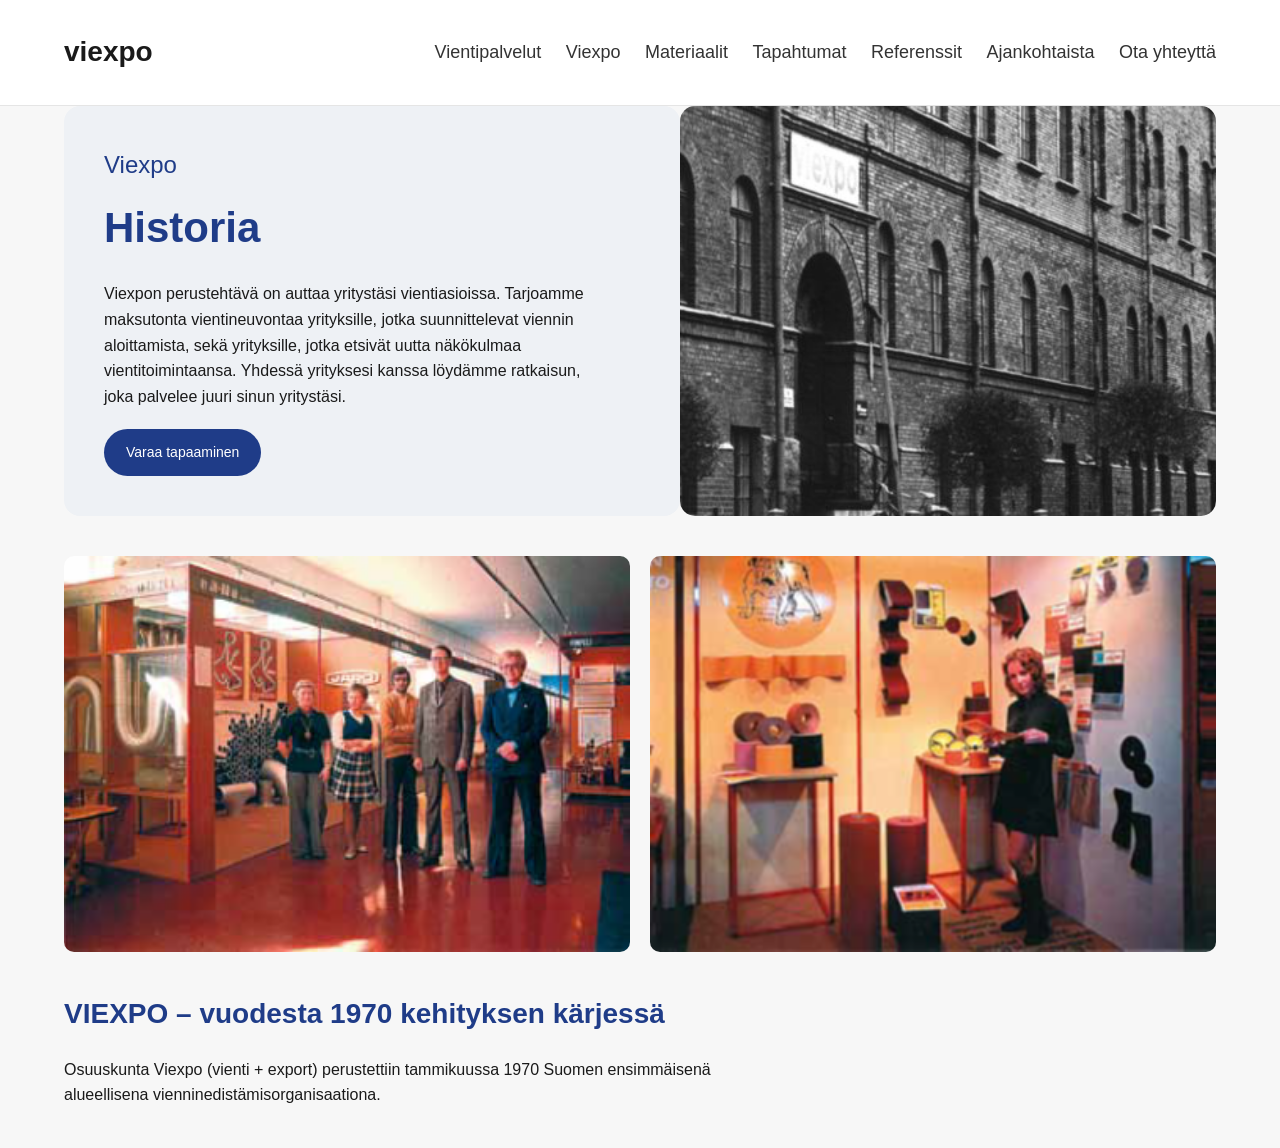
==== index.html @ 4b4d861d "first commit" ====
<!DOCTYPE html>
<html lang="en">
<head>
  <meta charset="UTF-8">
  <meta name="viewport" content="width=device-width, initial-scale=1.0">
  <title>Viexpo rebuild</title>
  <link rel="stylesheet" href="styles.css">
</head>
<body>

<header class="header">
  <div class="container header-inner">
    <h1 class="logo">viexpo</h1>
    <nav class="nav">
      <a href="#">Vientipalvelut</a>
      <a href="#">Viexpo</a>
      <a href="#">Materiaalit</a>
      <a href="#">Tapahtumat</a>
      <a href="#">Referenssit</a>
      <a href="#">Ajankohtaista</a>
      <a href="#">Ota yhteyttä</a>
    </nav>
  </div>
</header>

<main>

<section class="hero">
  <div class="container hero-card">

    <div class="hero-text">
      <p class="breadcrumb">Viexpo</p>
      <h1>Historia</h1>
      <p>
        Viexpon perustehtävä on auttaa yritystäsi vientiasioissa.
         Tarjoamme maksutonta vientineuvontaa yrityksille, jotka
          suunnittelevat viennin aloittamista, sekä yrityksille,
           jotka etsivät uutta näkökulmaa vientitoimintaansa. Yhdessä yrityksesi kanssa löydämme ratkaisun, joka palvelee juuri sinun yritystäsi.
      </p>
      <a href="#" class="btn">Varaa tapaaminen</a>
    </div>

    <div class="hero-image">
      <img src="images/historia.jpg">
    </div>

  </div>
</section>

<section class="container image-row">
  <img src="images/kuva1.jpg">
  <img src="images/kuva2.jpg">
</section>

<section class="container content">
  <h2>VIEXPO – vuodesta 1970 kehityksen kärjessä</h2>
  <p>
    Osuuskunta Viexpo (vienti + export) perustettiin tammikuussa 1970 Suomen
    ensimmäisenä alueellisena vienninedistämisorganisaationa.
  </p>
</section>

</main>

</body>
</html>
---- styles.css ----
* {
  margin: 0;
  padding: 0;
  box-sizing: border-box;
}

body {
  font-family: Arial, sans-serif;
  color: #1a1a1a;
  line-height: 1.6;
  background: #f7f7f7;
}

.container {
  width: 90%;
  max-width: 1300px;
  margin: 0 auto;
}

.header {
  background: #fff;
  border-bottom: 1px solid #e5e5e5;
}

.header-inner {
  display: flex;
  justify-content: space-between;
  align-items: center;
  padding: 30px 0;
}

.logo {
  font-size: 28px;
  font-weight: bold;
}

.nav a {
  margin-left: 20px;
  text-decoration: none;
  color: #333;
  font-size: 18px;
}

.hero-card {
  display: flex;
}

.hero-text {
  background: #eef1f5;
  padding: 40px;
  border-radius: 16px;
  flex: 1;
}

.hero-text .breadcrumb {
  font-size: 24px;
  color: #1f3c88;
}

.hero-text h1 {
  font-size: 42px;
  color: #1f3c88;
  margin: 10px 0 20px;
}

.hero-text p {
  font-size: 16px;
  max-width: 500px;
}

.btn {
  display: inline-block;
  margin-top: 20px;
  padding: 12px 22px;
  background: #1f3c88;
  color: white;
  text-decoration: none;
  border-radius: 999px;
  font-size: 14px;
}

.hero-image {
  flex: 1;
}

.hero-image img {
  width: 100%;
  height: 100%;
  object-fit: cover;
  border-radius: 15px;
}

.image-row {
  display: flex;
  gap: 20px;
  margin: 40px auto;
}

.image-row img {
  width: 50%;
  border-radius: 10px;
}

.content {
  margin: 40px auto;
}

.content h2 {
  font-size: 28px;
  color: #1f3c88;
  margin-bottom: 20px;
}

.content p {
  margin-bottom: 15px;
  max-width: 700px;
}
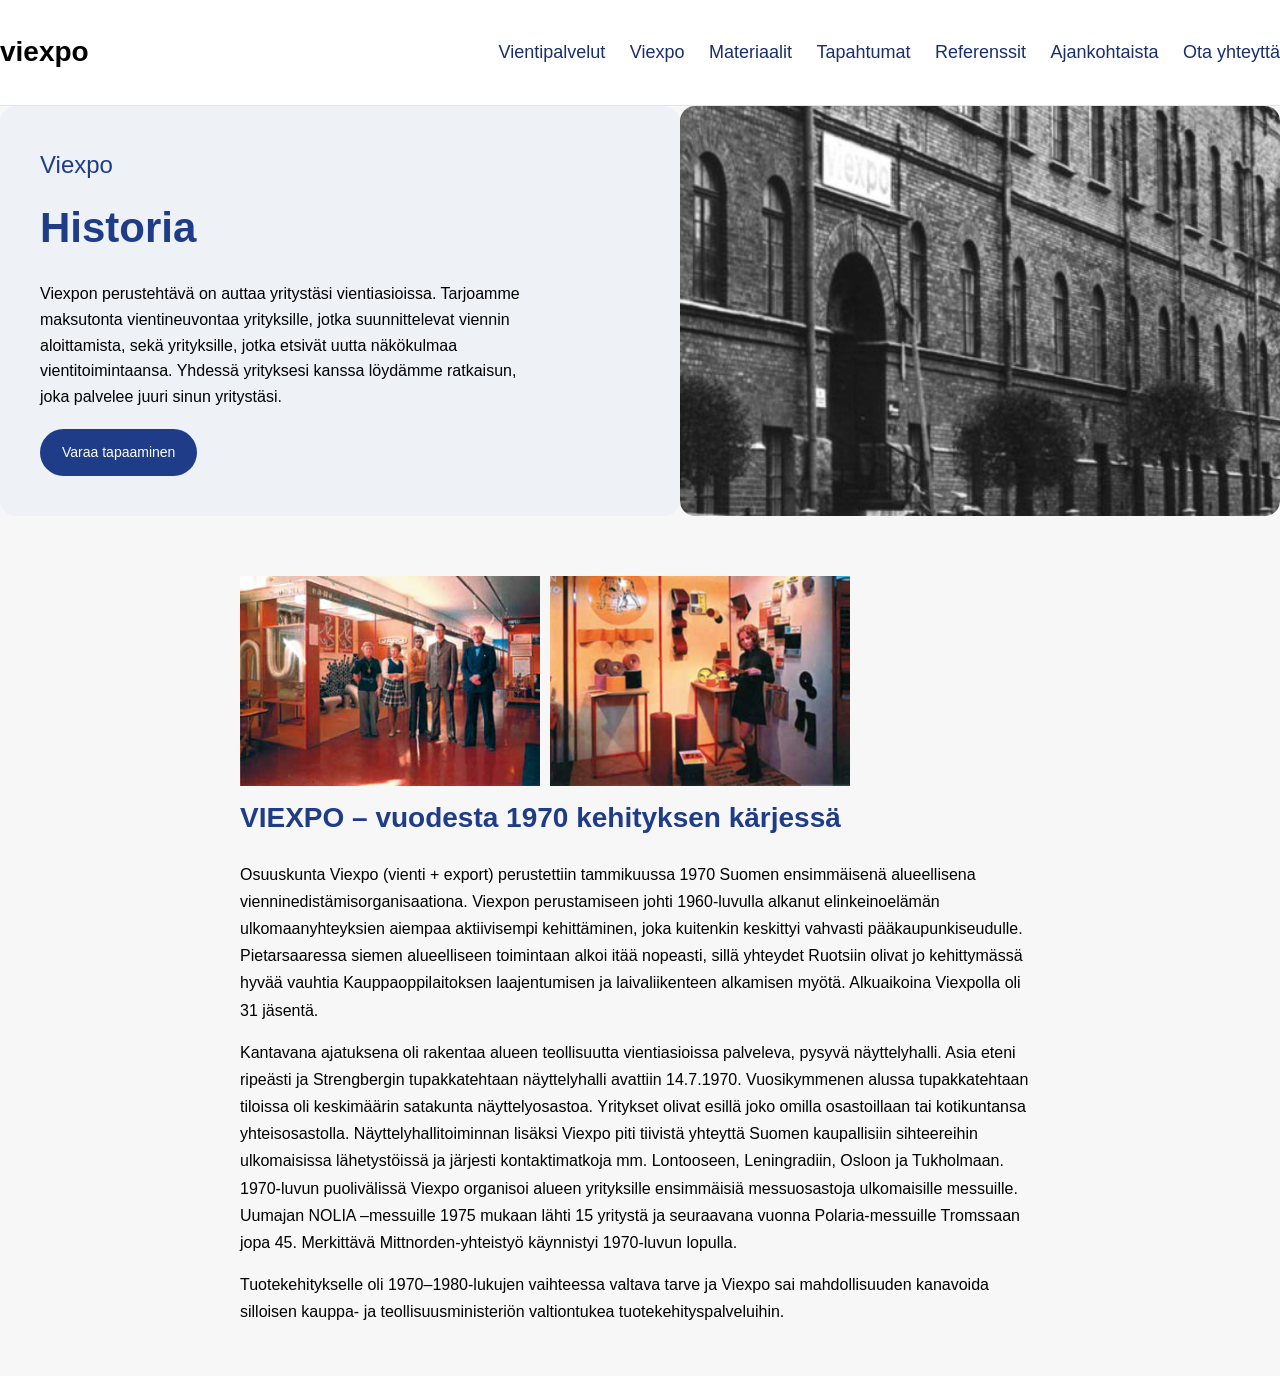
==== commit a30fdb53: "Fixes" ====
--- a/index.html
+++ b/index.html
@@ -37,7 +37,7 @@
           suunnittelevat viennin aloittamista, sekä yrityksille,
            jotka etsivät uutta näkökulmaa vientitoimintaansa. Yhdessä yrityksesi kanssa löydämme ratkaisun, joka palvelee juuri sinun yritystäsi.
       </p>
-      <a href="#" class="btn">Varaa tapaaminen</a>
+      <a href="#" class="button">Varaa tapaaminen</a>
     </div>
 
     <div class="hero-image">
@@ -47,17 +47,25 @@
   </div>
 </section>
 
-<section class="container image-row">
-  <img src="images/kuva1.jpg">
-  <img src="images/kuva2.jpg">
-</section>
+<section class="container content">
 
-<section class="container content">
-  <h2>VIEXPO – vuodesta 1970 kehityksen kärjessä</h2>
-  <p>
-    Osuuskunta Viexpo (vienti + export) perustettiin tammikuussa 1970 Suomen
-    ensimmäisenä alueellisena vienninedistämisorganisaationa.
-  </p>
+  <div class="content-inner">
+
+    <div class="image-row">
+      <img src="images/kuva1.jpg">
+      <img src="images/kuva2.jpg">
+    </div>
+
+    <h3>VIEXPO – vuodesta 1970 kehityksen kärjessä</h3>
+
+    <div class="text-block">
+      <p>Osuuskunta Viexpo (vienti + export) perustettiin tammikuussa 1970 Suomen ensimmäisenä alueellisena vienninedistämisorganisaationa. Viexpon perustamiseen johti 1960-luvulla alkanut elinkeinoelämän ulkomaanyhteyksien aiempaa aktiivisempi kehittäminen, joka kuitenkin keskittyi vahvasti pääkaupunkiseudulle. Pietarsaaressa siemen alueelliseen toimintaan alkoi itää nopeasti, sillä yhteydet Ruotsiin olivat jo kehittymässä hyvää vauhtia Kauppaoppilaitoksen laajentumisen ja laivaliikenteen alkamisen myötä. Alkuaikoina Viexpolla oli 31 jäsentä.</p>
+      <p>Kantavana ajatuksena oli rakentaa alueen teollisuutta vientiasioissa palveleva, pysyvä näyttelyhalli. Asia eteni ripeästi ja Strengbergin tupakkatehtaan näyttelyhalli avattiin 14.7.1970. Vuosikymmenen alussa tupakkatehtaan tiloissa oli keskimäärin satakunta näyttelyosastoa. Yritykset olivat esillä joko omilla osastoillaan tai kotikuntansa yhteisosastolla. Näyttelyhallitoiminnan lisäksi Viexpo piti tiivistä yhteyttä Suomen kaupallisiin sihteereihin ulkomaisissa lähetystöissä ja järjesti kontaktimatkoja mm. Lontooseen, Leningradiin, Osloon ja Tukholmaan. 1970-luvun puolivälissä Viexpo organisoi alueen yrityksille ensimmäisiä messuosastoja ulkomaisille messuille. Uumajan NOLIA –messuille 1975 mukaan lähti 15 yritystä ja seuraavana vuonna Polaria-messuille Tromssaan jopa 45. Merkittävä Mittnorden-yhteistyö käynnistyi 1970-luvun lopulla.</p>
+      <p>Tuotekehitykselle oli 1970–1980-lukujen vaihteessa valtava tarve ja Viexpo sai mahdollisuuden kanavoida silloisen kauppa- ja teollisuusministeriön valtiontukea tuotekehityspalveluihin.</p>
+    </div>
+
+  </div>
+
 </section>
 
 </main>
--- a/styles.css
+++ b/styles.css
@@ -6,15 +6,14 @@
 
 body {
   font-family: Arial, sans-serif;
-  color: #1a1a1a;
   line-height: 1.6;
   background: #f7f7f7;
 }
 
 .container {
-  width: 90%;
+  width: 100%;
   max-width: 1300px;
-  margin: 0 auto;
+  margin: auto;
 }
 
 .header {
@@ -37,7 +36,7 @@
 .nav a {
   margin-left: 20px;
   text-decoration: none;
-  color: #333;
+  color: #1A2E6B;
   font-size: 18px;
 }
 
@@ -68,7 +67,7 @@
   max-width: 500px;
 }
 
-.btn {
+.button {
   display: inline-block;
   margin-top: 20px;
   padding: 12px 22px;
@@ -92,26 +91,40 @@
 
 .image-row {
   display: flex;
-  gap: 20px;
-  margin: 40px auto;
+  justify-content: left;
+  gap: 10px;
+  margin-bottom: 10px;
 }
 
 .image-row img {
-  width: 50%;
-  border-radius: 10px;
+  width: 100%;
+  max-width: 300px; 
 }
 
 .content {
-  margin: 40px auto;
+  margin: 60px auto;
+  font-size: 16px;
+  margin-bottom: 50px;
 }
 
-.content h2 {
+.content-inner {
+  max-width: 800px;   
+  margin: 0 auto;
+  text-align: center;
+}
+
+.content h3 {
   font-size: 28px;
   color: #1f3c88;
   margin-bottom: 20px;
+  text-align: left;
 }
 
-.content p {
+.text-block {
+  text-align: left;   
+}
+
+.text-block p {
   margin-bottom: 15px;
-  max-width: 700px;
+  line-height: 1.7;
 }
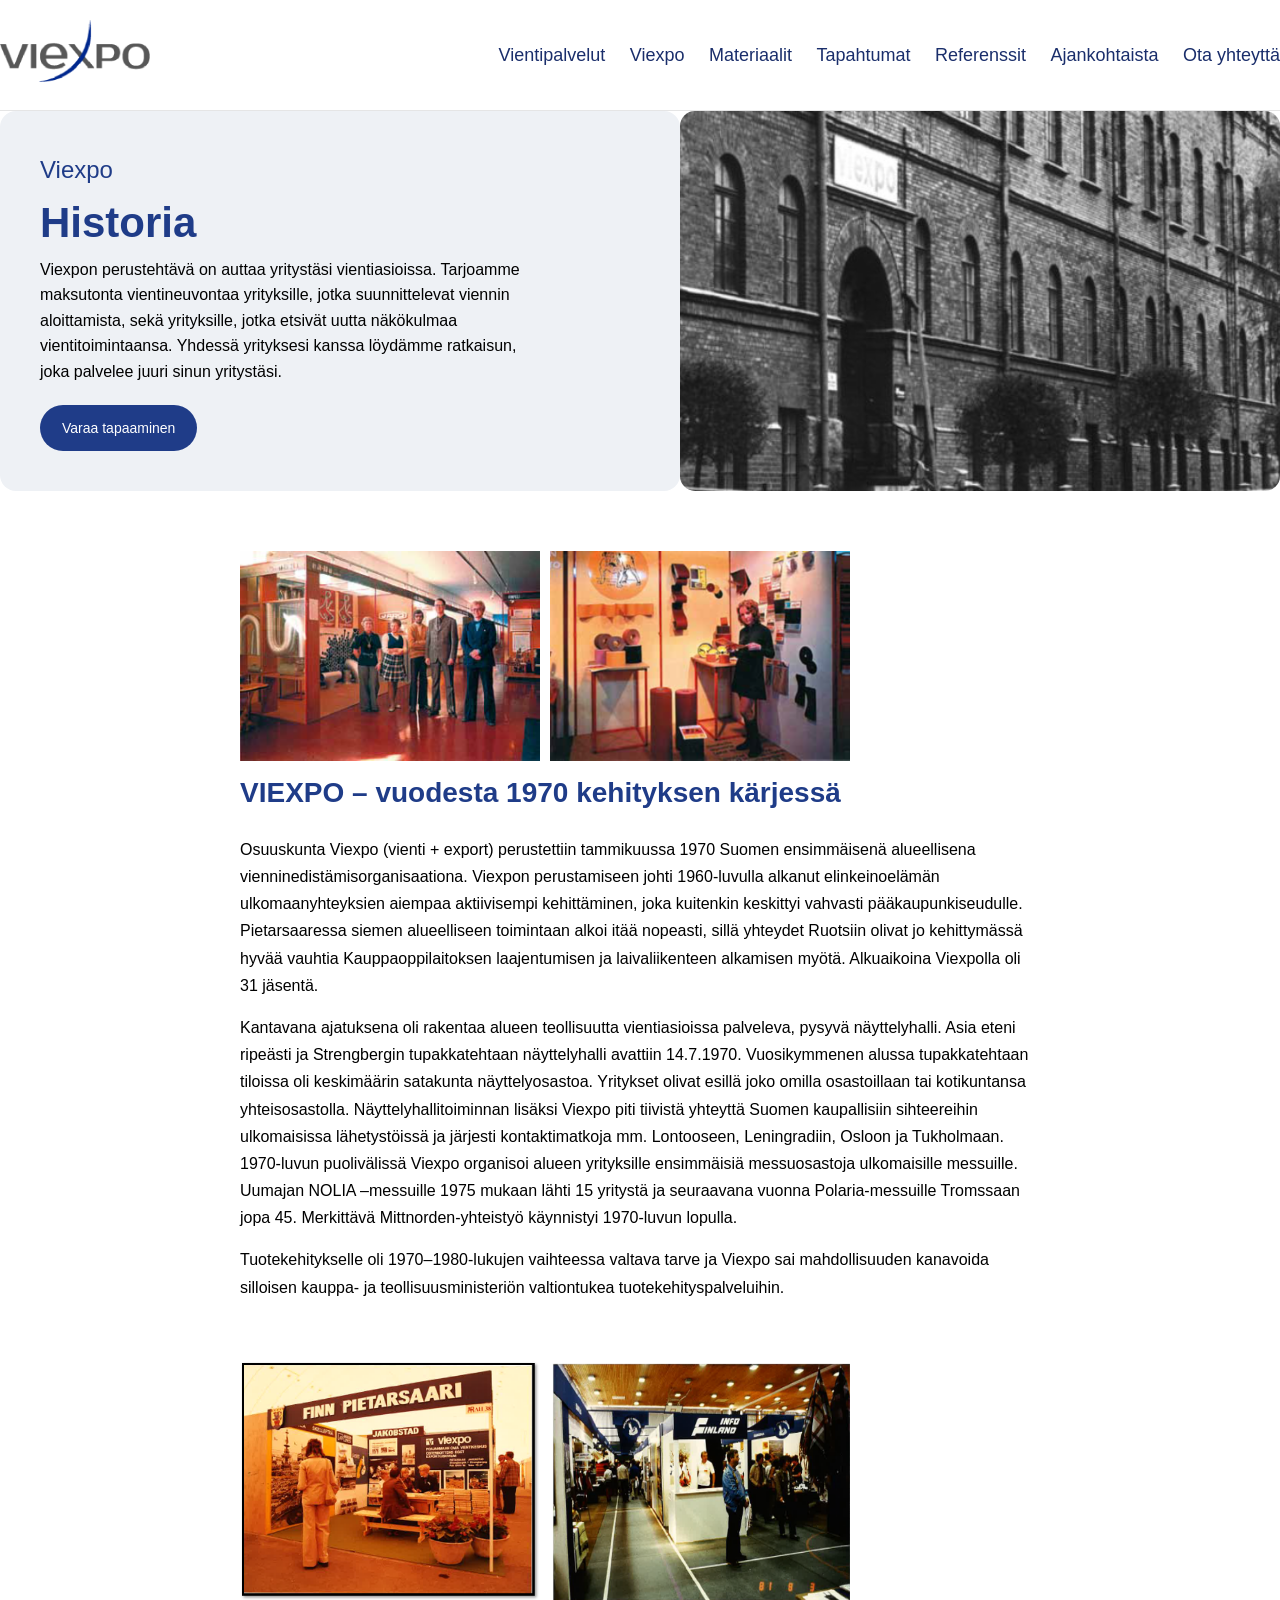
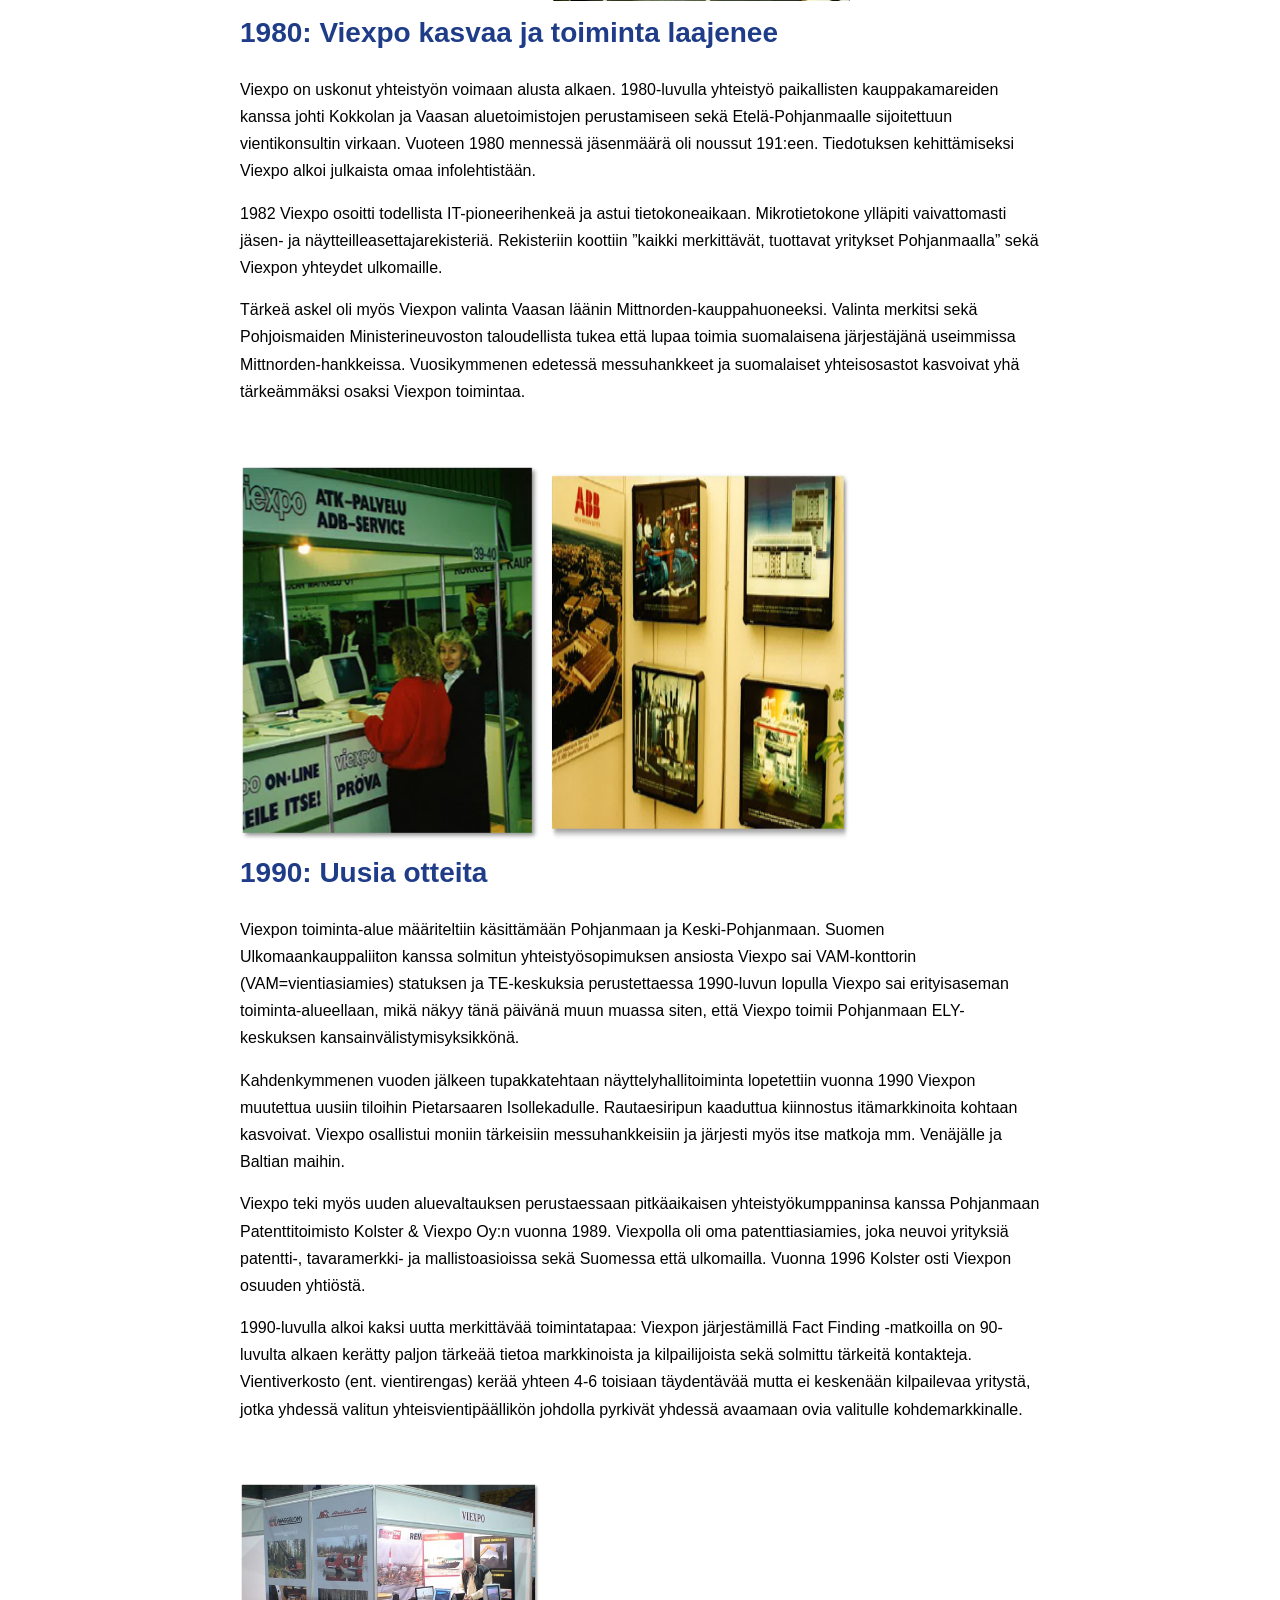
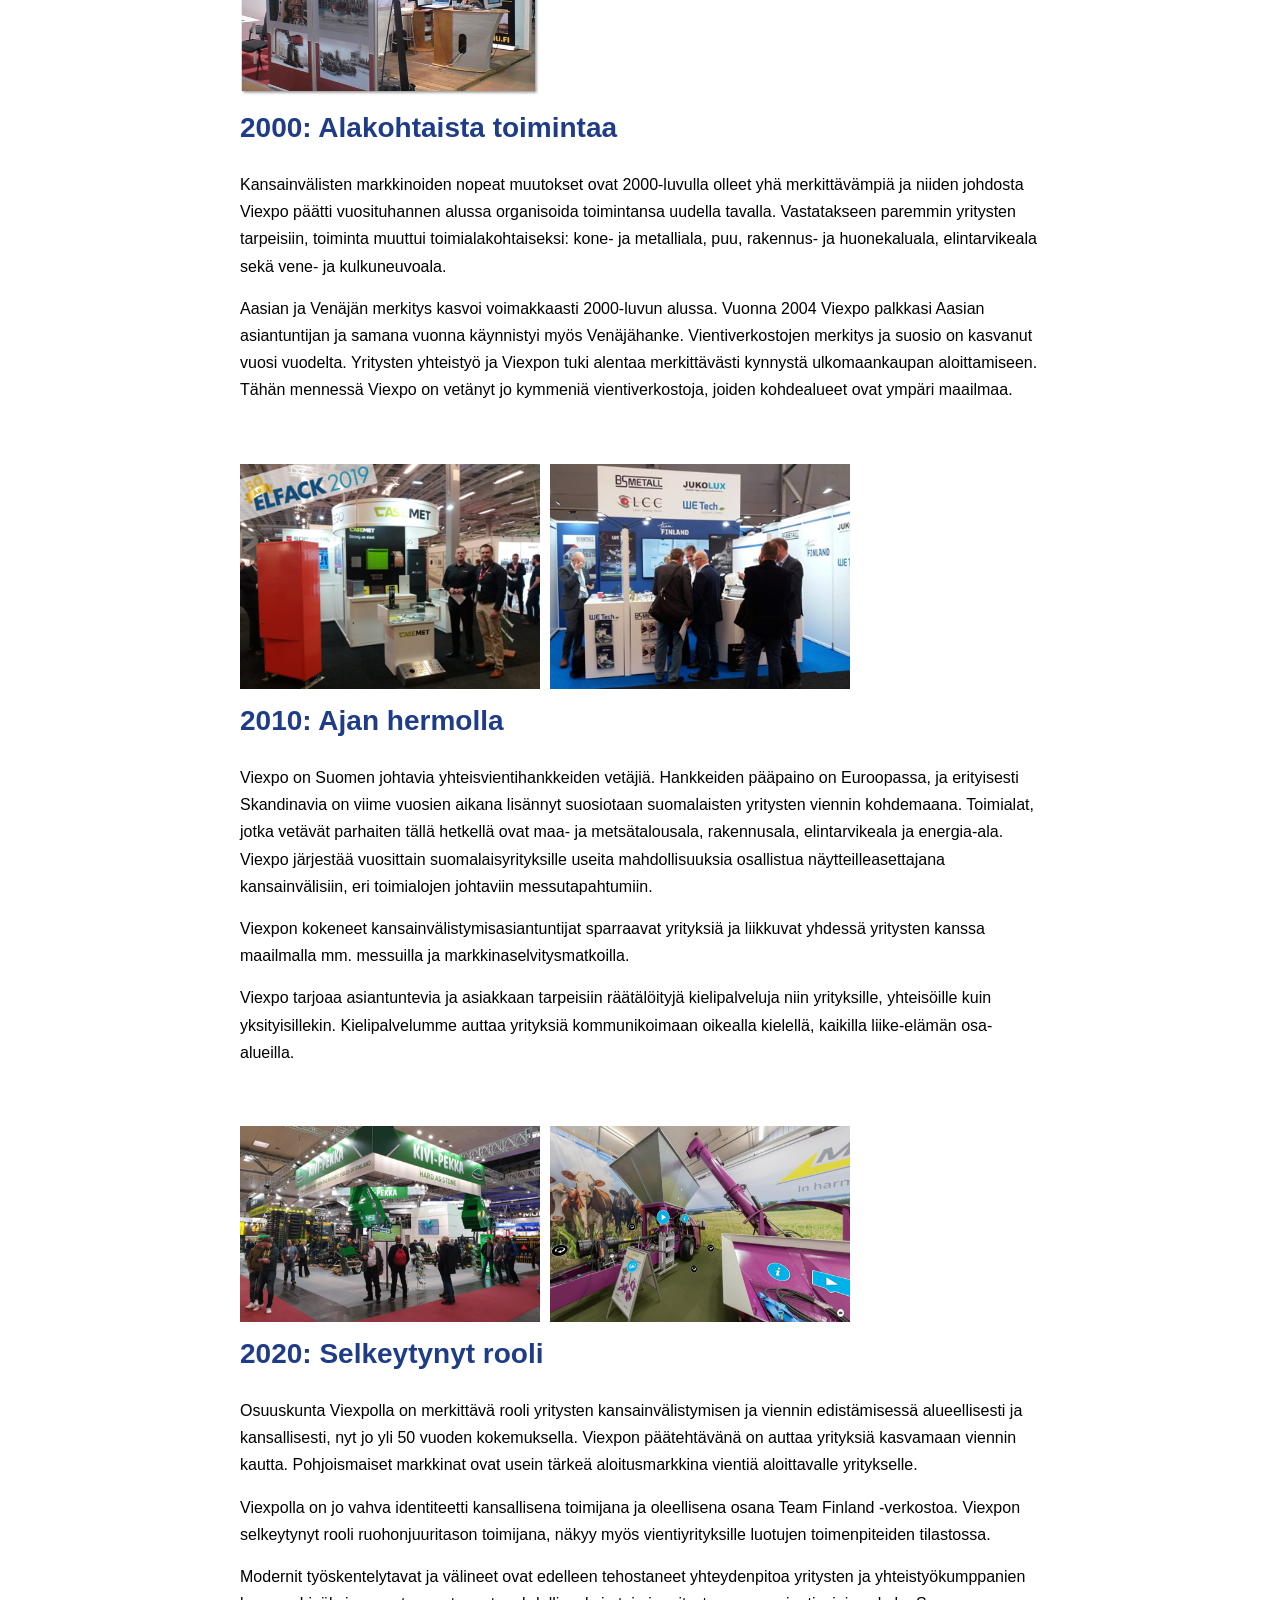
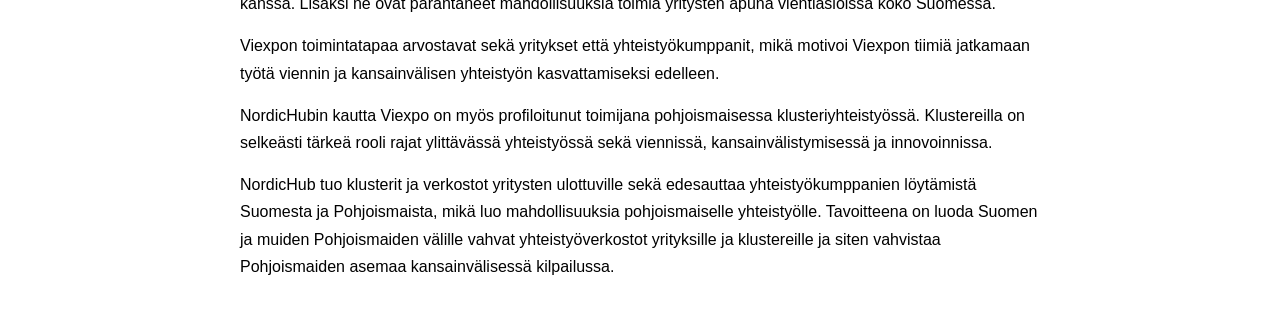
==== commit d5ecbec0: "Content added" ====
--- a/index.html
+++ b/index.html
@@ -10,7 +10,9 @@
 
 <header class="header">
   <div class="container header-inner">
-    <h1 class="logo">viexpo</h1>
+    <div class="logo">
+      <img src="images/logo.jpg">
+    </div>
     <nav class="nav">
       <a href="#">Vientipalvelut</a>
       <a href="#">Viexpo</a>
@@ -68,6 +70,113 @@
 
 </section>
 
+<section class="container content">
+
+  <div class="content-inner">
+
+    <div class="image-row">
+      <img src="images/kuva3.jpg">
+      <img src="images/kuva4.jpg">
+    </div>
+
+    <h3>1980: Viexpo kasvaa ja toiminta laajenee</h3>
+
+    <div class="text-block">
+      <p>Viexpo on uskonut yhteistyön voimaan alusta alkaen. 1980-luvulla yhteistyö paikallisten kauppakamareiden kanssa johti Kokkolan ja Vaasan aluetoimistojen perustamiseen sekä Etelä-Pohjanmaalle sijoitettuun vientikonsultin virkaan. Vuoteen 1980 mennessä jäsenmäärä oli noussut 191:een. Tiedotuksen kehittämiseksi Viexpo alkoi julkaista omaa infolehtistään.</p>
+      <p>1982 Viexpo osoitti todellista IT-pioneerihenkeä ja astui tietokoneaikaan. Mikrotietokone ylläpiti vaivattomasti jäsen- ja näytteilleasettajarekisteriä. Rekisteriin koottiin ”kaikki merkittävät, tuottavat yritykset Pohjanmaalla” sekä Viexpon yhteydet ulkomaille.</p>
+      <p>Tärkeä askel oli myös Viexpon valinta Vaasan läänin Mittnorden-kauppahuoneeksi. Valinta merkitsi sekä Pohjoismaiden Ministerineuvoston taloudellista tukea että lupaa toimia suomalaisena järjestäjänä useimmissa Mittnorden-hankkeissa. Vuosikymmenen edetessä messuhankkeet ja suomalaiset yhteisosastot kasvoivat yhä tärkeämmäksi osaksi Viexpon toimintaa.</p>
+    </div>
+
+  </div>
+
+</section>
+
+<section class="container content">
+
+  <div class="content-inner">
+
+    <div class="image-row">
+      <img src="images/kuva5.jpg">
+      <img src="images/kuva6.jpg">
+    </div>
+
+    <h3>1990: Uusia otteita</h3>
+
+    <div class="text-block">
+      <p> Viexpon toiminta-alue määriteltiin käsittämään Pohjanmaan ja Keski-Pohjanmaan. Suomen Ulkomaankauppaliiton kanssa solmitun yhteistyösopimuksen ansiosta Viexpo sai VAM-konttorin (VAM=vientiasiamies) statuksen ja TE-keskuksia perustettaessa 1990-luvun lopulla Viexpo sai erityisaseman toiminta-alueellaan, mikä näkyy tänä päivänä muun muassa siten, että Viexpo toimii Pohjanmaan ELY-keskuksen kansainvälistymisyksikkönä.</p>
+      <p>Kahdenkymmenen vuoden jälkeen tupakkatehtaan näyttelyhallitoiminta lopetettiin vuonna 1990 Viexpon muutettua uusiin tiloihin Pietarsaaren Isollekadulle. Rautaesiripun kaaduttua kiinnostus itämarkkinoita kohtaan kasvoivat. Viexpo osallistui moniin tärkeisiin messuhankkeisiin ja järjesti myös itse matkoja mm. Venäjälle ja Baltian maihin.</p>
+      <p>Viexpo teki myös uuden aluevaltauksen perustaessaan pitkäaikaisen yhteistyökumppaninsa kanssa Pohjanmaan Patenttitoimisto Kolster & Viexpo Oy:n vuonna 1989. Viexpolla oli oma patenttiasiamies, joka neuvoi yrityksiä patentti-, tavaramerkki- ja mallistoasioissa sekä Suomessa että ulkomailla. Vuonna 1996 Kolster osti Viexpon osuuden yhtiöstä.</p>
+      <p>1990-luvulla alkoi kaksi uutta merkittävää toimintatapaa: Viexpon järjestämillä Fact Finding -matkoilla on 90-luvulta alkaen kerätty paljon tärkeää tietoa markkinoista ja kilpailijoista sekä solmittu tärkeitä kontakteja. Vientiverkosto (ent. vientirengas) kerää yhteen 4-6 toisiaan täydentävää mutta ei keskenään kilpailevaa yritystä, jotka yhdessä valitun yhteisvientipäällikön johdolla pyrkivät yhdessä avaamaan ovia valitulle kohdemarkkinalle.</p>
+    </div>
+
+  </div>
+
+</section>
+
+<section class="container content">
+
+  <div class="content-inner">
+
+    <div class="image-row">
+      <img src="images/kuva7.jpg">
+    </div>
+
+    <h3>2000: Alakohtaista toimintaa</h3>
+
+    <div class="text-block">
+      <p>Kansainvälisten markkinoiden nopeat muutokset ovat 2000-luvulla olleet yhä merkittävämpiä ja niiden johdosta Viexpo päätti vuosituhannen alussa organisoida toimintansa uudella tavalla. Vastatakseen paremmin yritysten tarpeisiin, toiminta muuttui toimialakohtaiseksi: kone- ja metalliala, puu, rakennus- ja huonekaluala, elintarvikeala sekä vene- ja kulkuneuvoala.</p>
+      <p>Aasian ja Venäjän merkitys kasvoi voimakkaasti 2000-luvun alussa. Vuonna 2004 Viexpo palkkasi Aasian asiantuntijan ja samana vuonna käynnistyi myös Venäjähanke. Vientiverkostojen merkitys ja suosio on kasvanut vuosi vuodelta. Yritysten yhteistyö ja Viexpon tuki alentaa merkittävästi kynnystä ulkomaankaupan aloittamiseen. Tähän mennessä Viexpo on vetänyt jo kymmeniä vientiverkostoja, joiden kohdealueet ovat ympäri maailmaa.</p>
+    </div>
+
+  </div>
+
+</section>
+
+<section class="container content">
+
+  <div class="content-inner">
+
+    <div class="image-row">
+      <img src="images/kuva8.jpg">
+      <img src="images/kuva9.jpg">
+    </div>
+
+    <h3>2010: Ajan hermolla</h3>
+
+    <div class="text-block">
+      <p>Viexpo on Suomen johtavia yhteisvientihankkeiden vetäjiä.  Hankkeiden pääpaino on Euroopassa, ja erityisesti Skandinavia on viime vuosien aikana lisännyt suosiotaan suomalaisten yritysten viennin kohdemaana.  Toimialat, jotka vetävät parhaiten tällä hetkellä ovat maa- ja metsätalousala, rakennusala, elintarvikeala ja energia-ala. Viexpo järjestää vuosittain suomalaisyrityksille useita mahdollisuuksia osallistua näytteilleasettajana kansainvälisiin, eri toimialojen johtaviin messutapahtumiin.</p>
+      <p>Viexpon kokeneet kansainvälistymisasiantuntijat sparraavat yrityksiä ja liikkuvat yhdessä yritysten kanssa maailmalla mm. messuilla ja markkinaselvitysmatkoilla.</p>
+      <p>Viexpo tarjoaa asiantuntevia ja asiakkaan tarpeisiin räätälöityjä kielipalveluja niin yrityksille, yhteisöille kuin yksityisillekin. Kielipalvelumme auttaa yrityksiä kommunikoimaan oikealla kielellä, kaikilla liike-elämän osa-alueilla.</p>
+    </div>
+
+  </div>
+
+</section>
+
+<section class="container content">
+
+  <div class="content-inner">
+
+    <div class="image-row">
+      <img src="images/kuva10.jpg">
+      <img src="images/kuva11.jpg">
+    </div>
+
+    <h3>2020: Selkeytynyt rooli</h3>
+
+    <div class="text-block">
+      <p>Osuuskunta Viexpolla on merkittävä rooli yritysten kansainvälistymisen ja viennin edistämisessä alueellisesti ja kansallisesti, nyt jo yli 50 vuoden kokemuksella. Viexpon päätehtävänä on auttaa yrityksiä kasvamaan viennin kautta. Pohjoismaiset markkinat ovat usein tärkeä aloitusmarkkina vientiä aloittavalle yritykselle.</p>
+      <p>Viexpolla on jo vahva identiteetti kansallisena toimijana ja oleellisena osana Team Finland -verkostoa. Viexpon selkeytynyt rooli ruohonjuuritason toimijana, näkyy myös vientiyrityksille luotujen toimenpiteiden tilastossa. </p>
+      <p>Modernit työskentelytavat ja välineet ovat edelleen tehostaneet yhteydenpitoa yritysten ja yhteistyökumppanien kanssa. Lisäksi ne ovat parantaneet mahdollisuuksia toimia yritysten apuna vientiasioissa koko Suomessa.</p>
+      <p>Viexpon toimintatapaa arvostavat sekä yritykset että yhteistyökumppanit, mikä motivoi Viexpon tiimiä jatkamaan työtä viennin ja kansainvälisen yhteistyön kasvattamiseksi edelleen.</p>
+      <p>NordicHubin kautta Viexpo on myös profiloitunut toimijana pohjoismaisessa klusteriyhteistyössä. Klustereilla on selkeästi tärkeä rooli rajat ylittävässä yhteistyössä sekä viennissä, kansainvälistymisessä ja innovoinnissa.</p>
+      <p>NordicHub tuo klusterit ja verkostot yritysten ulottuville sekä edesauttaa yhteistyökumppanien löytämistä Suomesta ja Pohjoismaista, mikä luo mahdollisuuksia pohjoismaiselle yhteistyölle. Tavoitteena on luoda Suomen ja muiden Pohjoismaiden välille vahvat yhteistyöverkostot yrityksille ja klustereille ja siten vahvistaa Pohjoismaiden asemaa kansainvälisessä kilpailussa.</p>
+    </div>
+
+  </div>
+
+</section>
+
 </main>
 
 </body>
--- a/styles.css
+++ b/styles.css
@@ -7,7 +7,7 @@
 body {
   font-family: Arial, sans-serif;
   line-height: 1.6;
-  background: #f7f7f7;
+  background: #fff;
 }
 
 .container {
@@ -25,12 +25,12 @@
   display: flex;
   justify-content: space-between;
   align-items: center;
-  padding: 30px 0;
+  padding: 20px 0;
 }
 
-.logo {
-  font-size: 28px;
-  font-weight: bold;
+.logo img {
+  width: 150px;   
+  height: auto;
 }
 
 .nav a {
@@ -59,7 +59,7 @@
 .hero-text h1 {
   font-size: 42px;
   color: #1f3c88;
-  margin: 10px 0 20px;
+  margin: 0px;
 }
 
 .hero-text p {
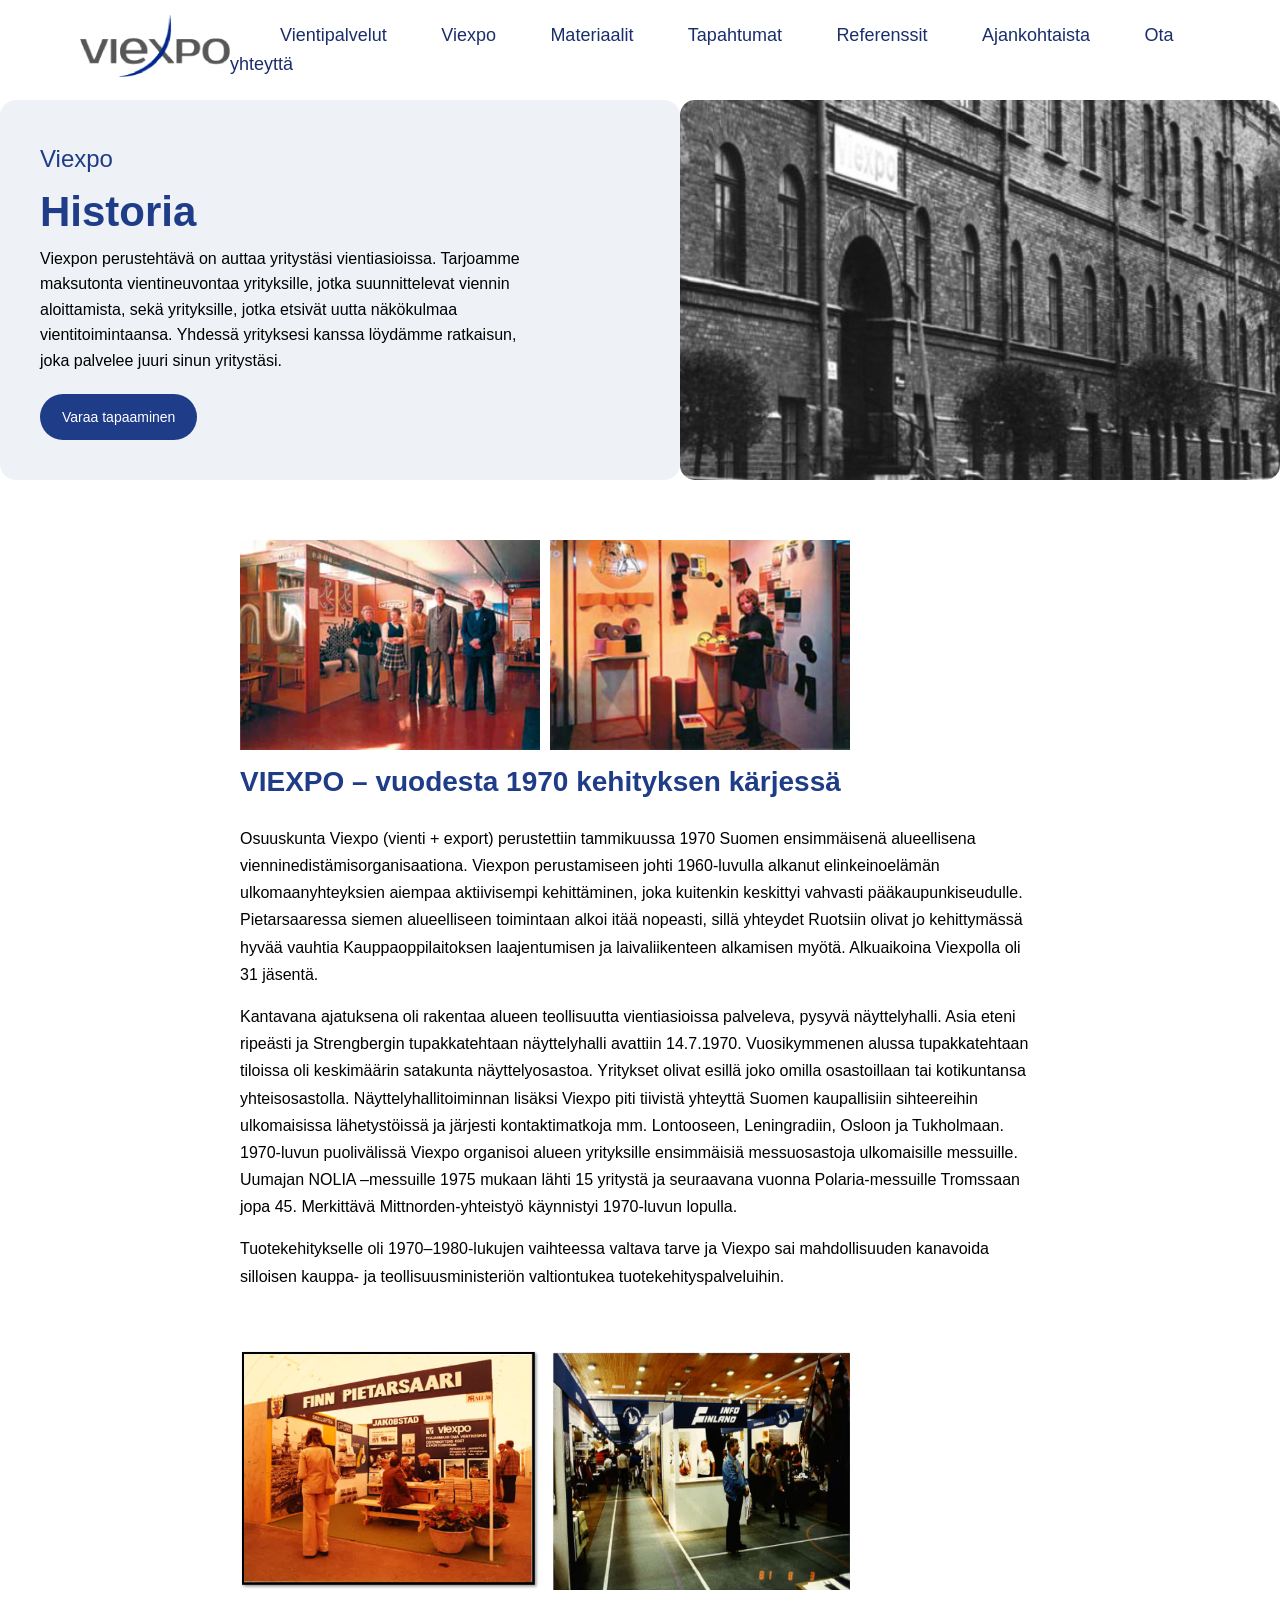
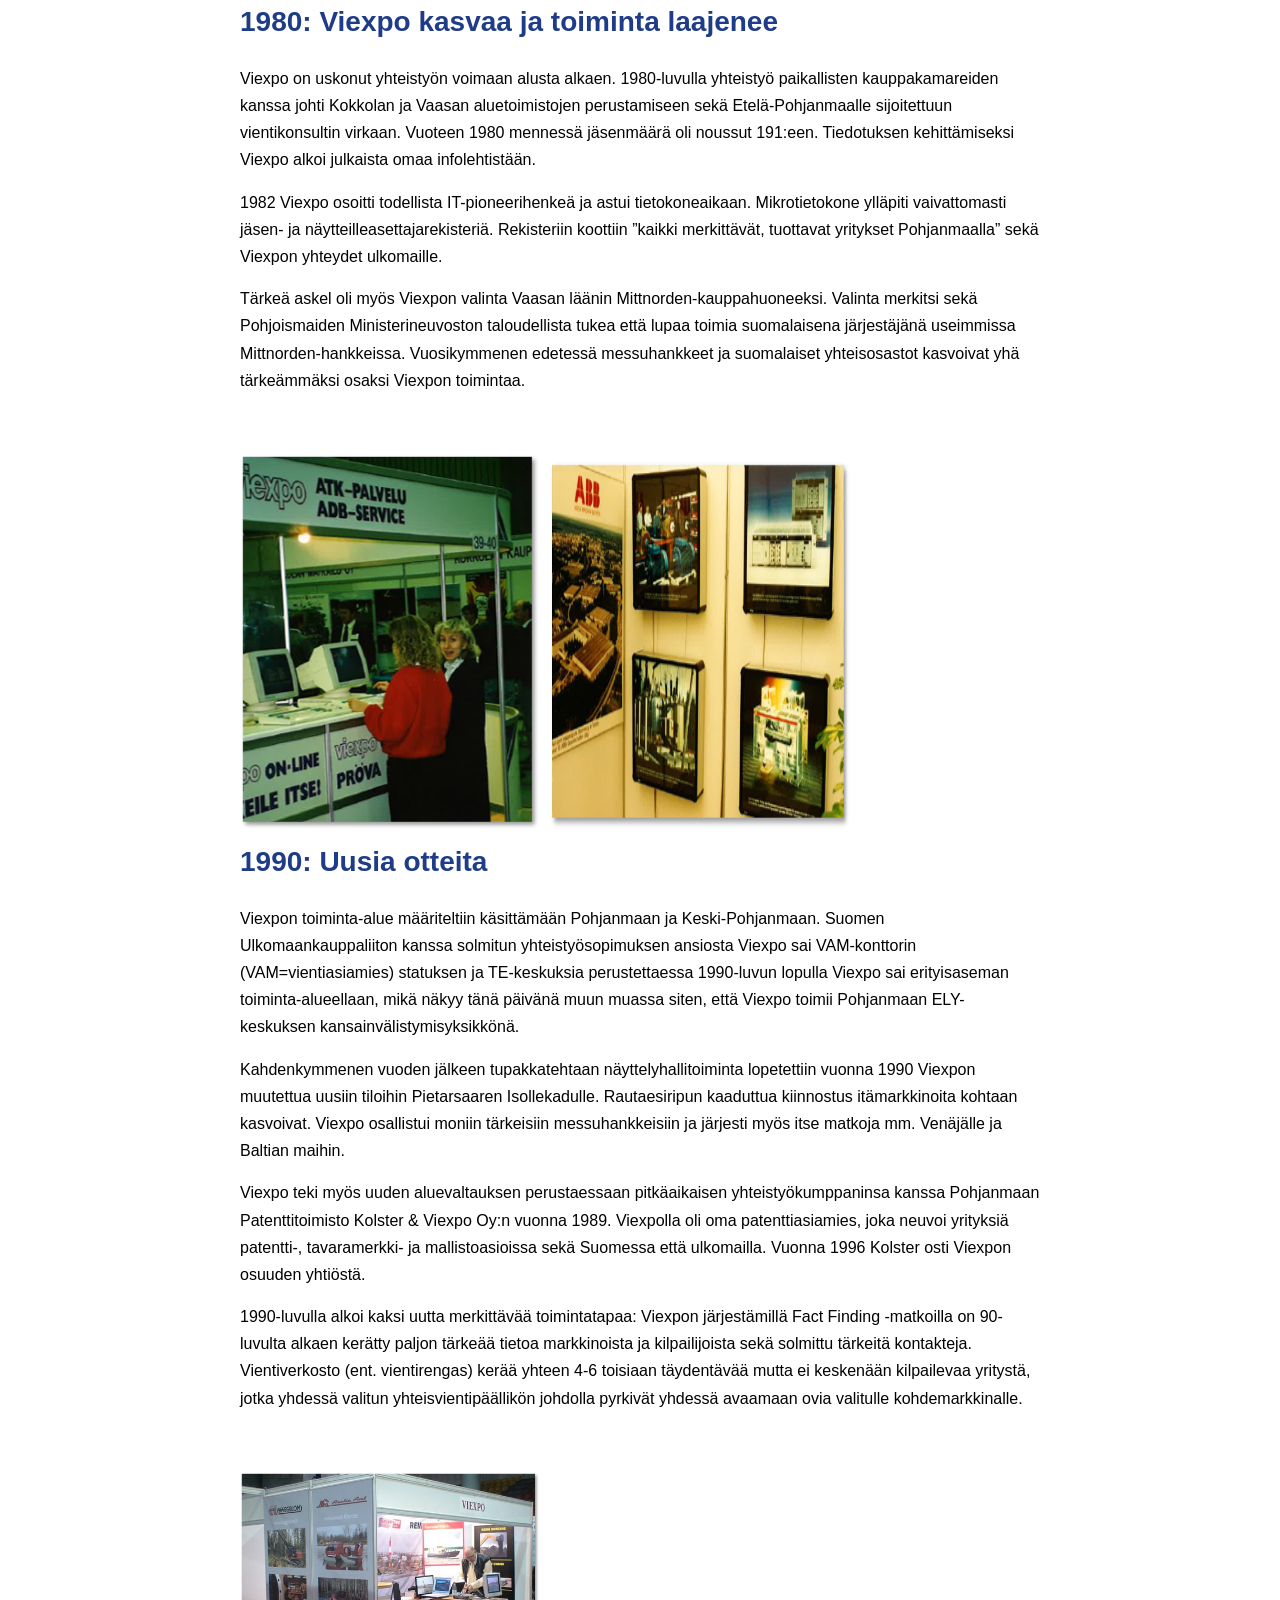
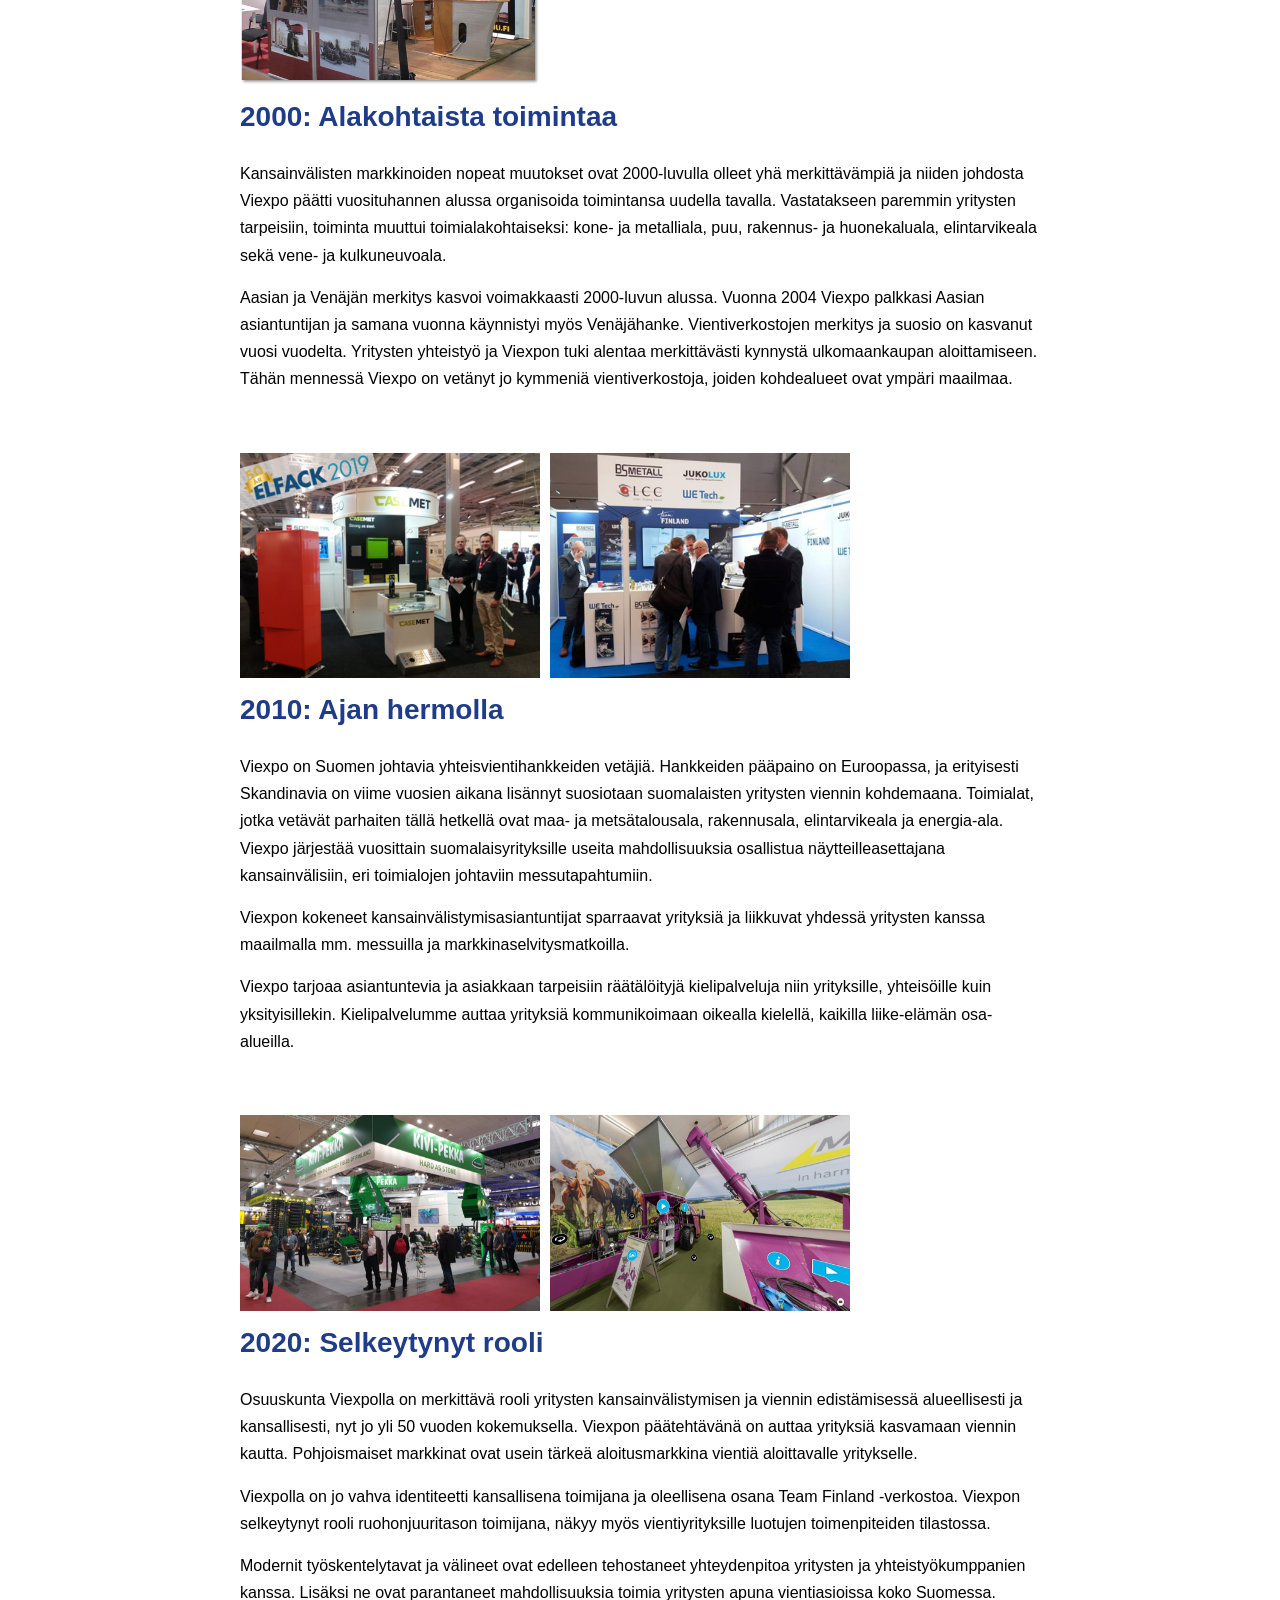
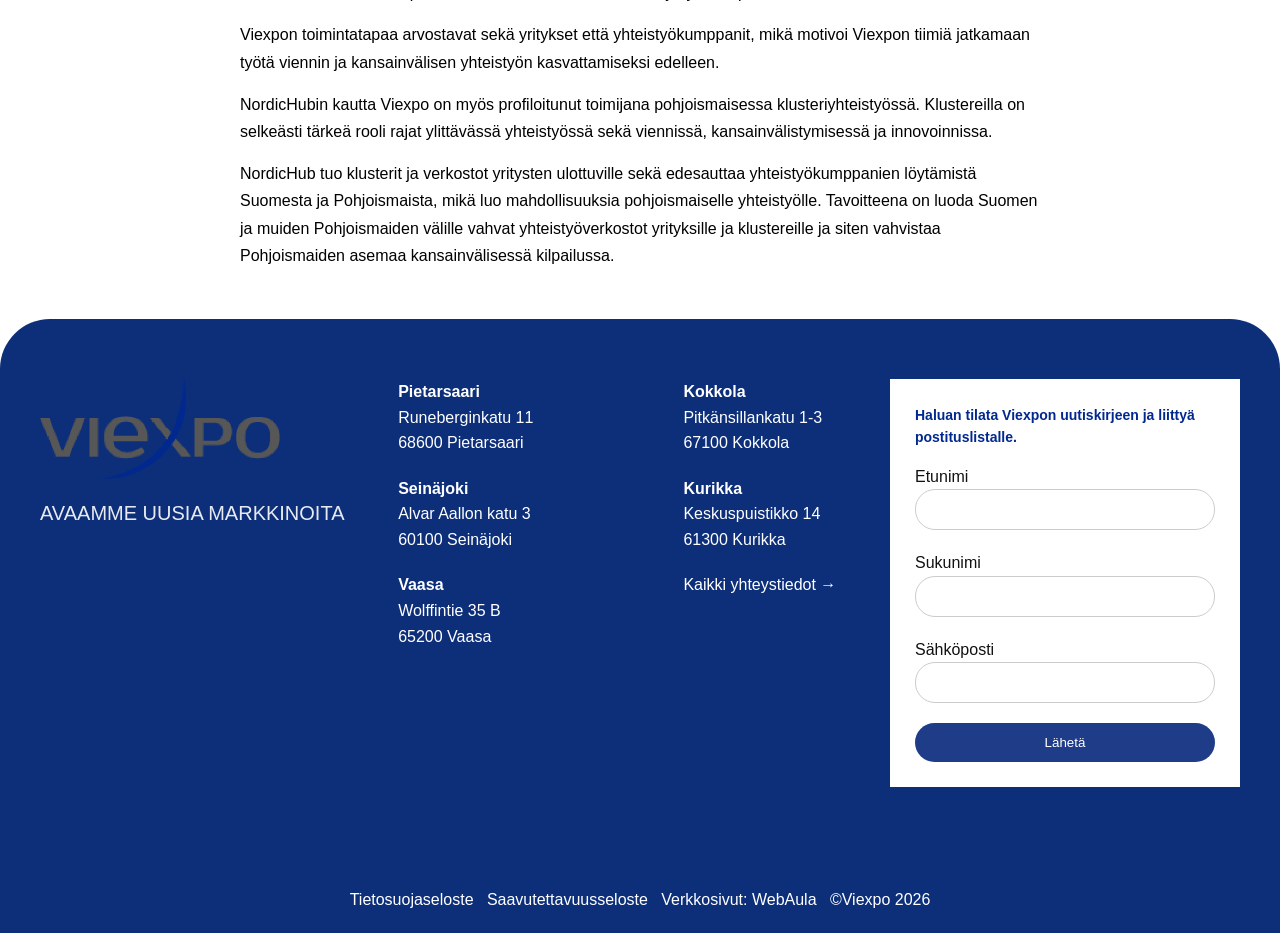
==== commit 853a4e58: "Footer added" ====
--- a/index.html
+++ b/index.html
@@ -179,5 +179,52 @@
 
 </main>
 
+<footer class="footer">
+
+  <div class="footer-container">
+
+    <div class="footer-left">
+      <img src="images/logo.jpg">
+      <p class="tagline">AVAAMME UUSIA MARKKINOITA</p>
+
+    </div>
+
+    <div class="footer-middle">
+
+      <div class="column">
+        <p><strong>Pietarsaari</strong><br>Runeberginkatu 11<br>68600 Pietarsaari</p>
+        <p><strong>Seinäjoki</strong><br>Alvar Aallon katu 3<br>60100 Seinäjoki</p>
+        <p><strong>Vaasa</strong><br>Wolffintie 35 B<br>65200 Vaasa</p>
+      </div>
+
+      <div class="column">
+        <p><strong>Kokkola</strong><br>Pitkänsillankatu 1-3<br>67100 Kokkola</p>
+        <p><strong>Kurikka</strong><br>Keskuspuistikko 14<br>61300 Kurikka</p>
+        <p class="link">Kaikki yhteystiedot →</p>
+      </div>
+
+    </div>
+
+    <div class="footer-form">
+      <h3>Haluan tilata Viexpon uutiskirjeen ja liittyä postituslistalle.</h3>
+
+      <label for="fname">Etunimi</label>
+      <input type="text">
+      <label for="lname">Sukunimi</label>
+      <input type="text">
+      <label for="email">Sähköposti</label>
+      <input type="email">
+
+      <button>Lähetä</button>
+    </div>
+
+  </div>
+
+  <div class="footer-bottom">
+    <p>Tietosuojaseloste &nbsp; Saavutettavuusseloste &nbsp; Verkkosivut: WebAula &nbsp; ©Viexpo 2026</p>
+  </div>
+
+</footer>
+
 </body>
 </html>
--- a/styles.css
+++ b/styles.css
@@ -16,16 +16,16 @@
   margin: auto;
 }
 
-.header {
-  background: #fff;
-  border-bottom: 1px solid #e5e5e5;
+.header .container {
+  max-width: none; 
+  width: 100%;
+  padding: 15px 80px;     
 }
 
 .header-inner {
   display: flex;
   justify-content: space-between;
   align-items: center;
-  padding: 20px 0;
 }
 
 .logo img {
@@ -34,7 +34,7 @@
 }
 
 .nav a {
-  margin-left: 20px;
+  margin-left: 50px;
   text-decoration: none;
   color: #1A2E6B;
   font-size: 18px;
@@ -127,4 +127,86 @@
 .text-block p {
   margin-bottom: 15px;
   line-height: 1.7;
+}
+
+.footer {
+  background: #0d2f7a;
+  color: white;
+  padding: 60px 40px 20px;
+  position: relative;
+  overflow: hidden;
+  border-radius: 50px 50px 0 0;
+}
+
+.footer-container {
+  display: flex;
+  justify-content: space-between;
+  gap: 40px;
+  max-width: 1300px;
+  margin: 0 auto;
+}
+
+.footer-left img {
+  height: 100px;
+  margin-bottom: 10px;
+}
+
+.tagline {
+  margin-bottom: 20px;
+  font-size: 20px;
+  opacity: 0.9;
+}
+
+.footer-middle {
+  display: flex;
+  gap: 150px;
+}
+
+.column p {
+  margin-bottom: 20px;
+  font-size: 16px;
+  line-height: 1.6;
+}
+
+.link {
+  margin-top: 10px;
+  cursor: pointer;
+}
+
+.footer-form {
+  background: #fff;
+  color: #111;
+  padding: 25px;
+  width: 350px;
+}
+
+.footer-form h3 {
+  font-size: 14px;
+  margin-bottom: 15px;
+  color: #00288e;
+}
+
+.footer-form input {
+  width: 100%;
+  padding: 12px;
+  margin-bottom: 20px;
+  border-radius: 20px;
+  border: 1px solid #ccc;
+  outline: none;
+}
+
+.footer-form button {
+  width: 100%;
+  padding: 12px;
+  border: none;
+  background: #1f3c88;
+  color: white;
+  border-radius: 25px;
+  cursor: pointer;
+}
+
+.footer-bottom {
+  text-align: center;
+  margin-top: 100px;
+  font-size: 16px;
 }
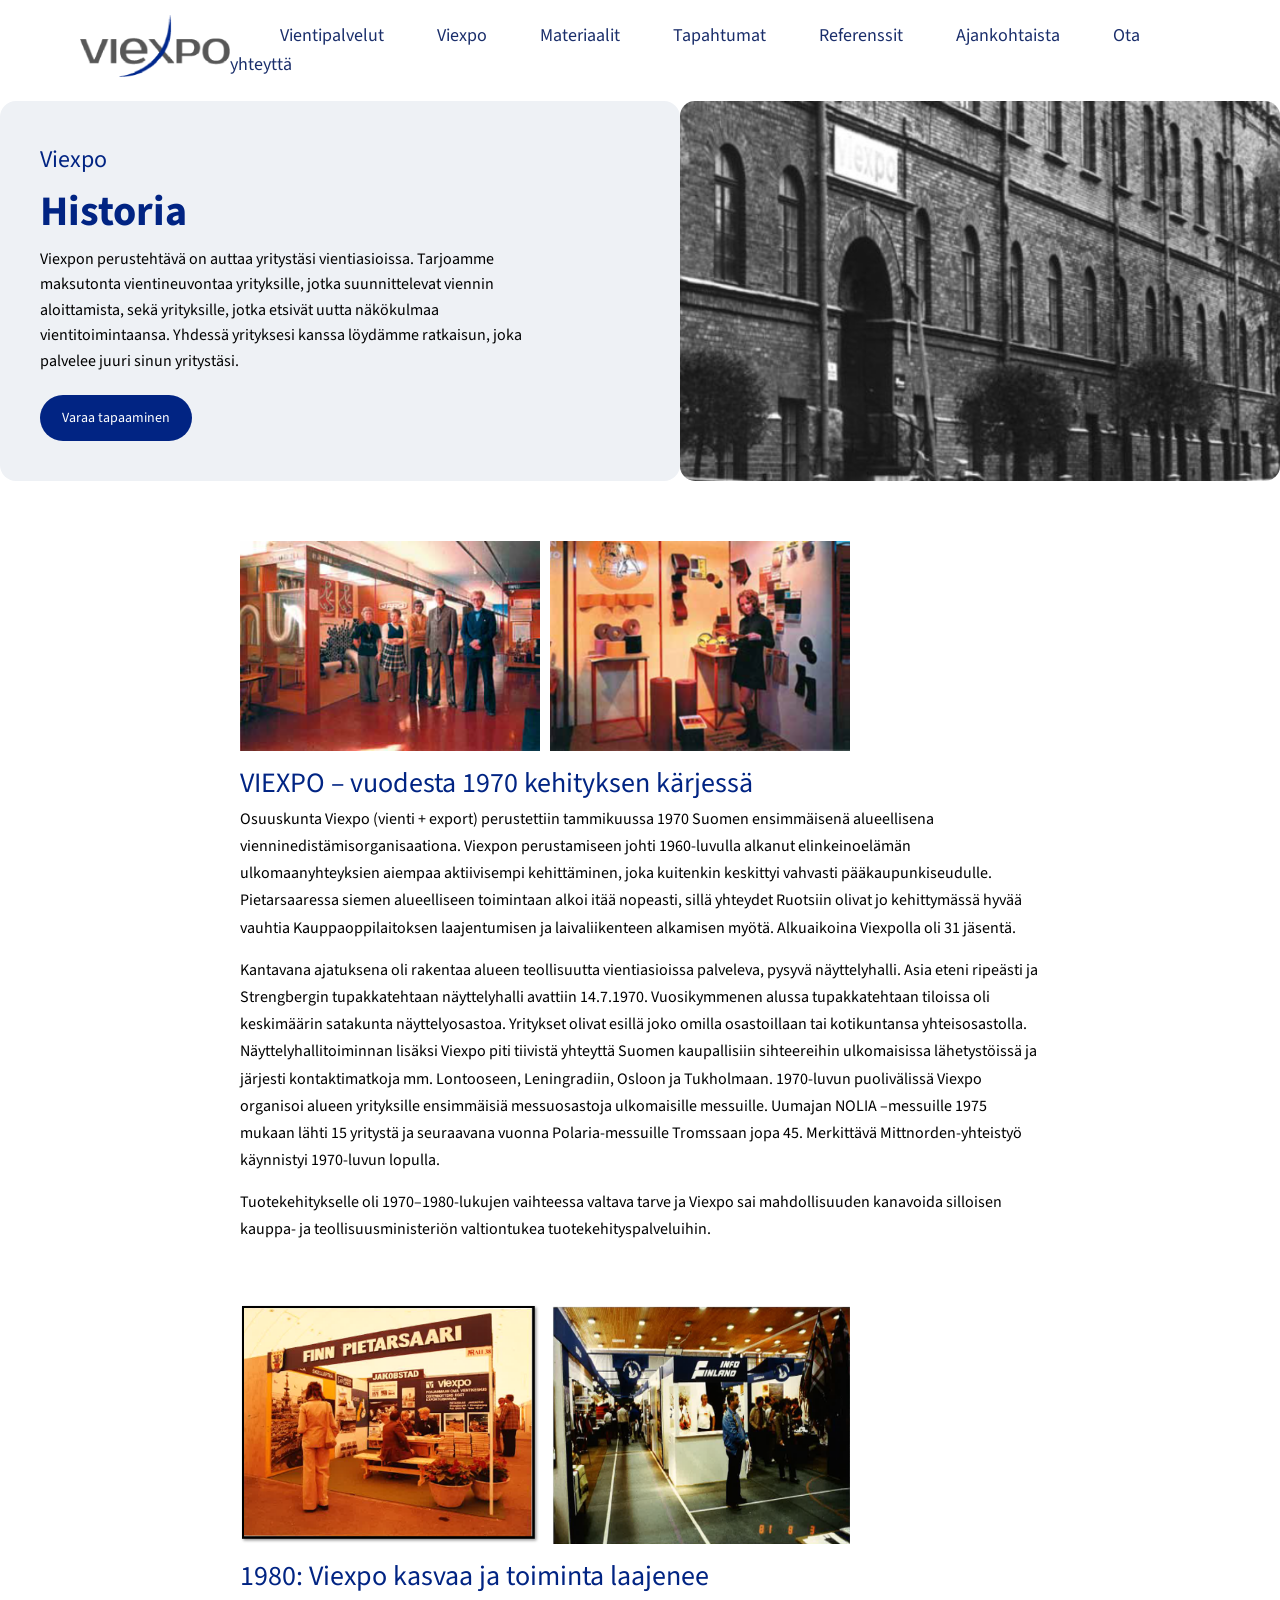
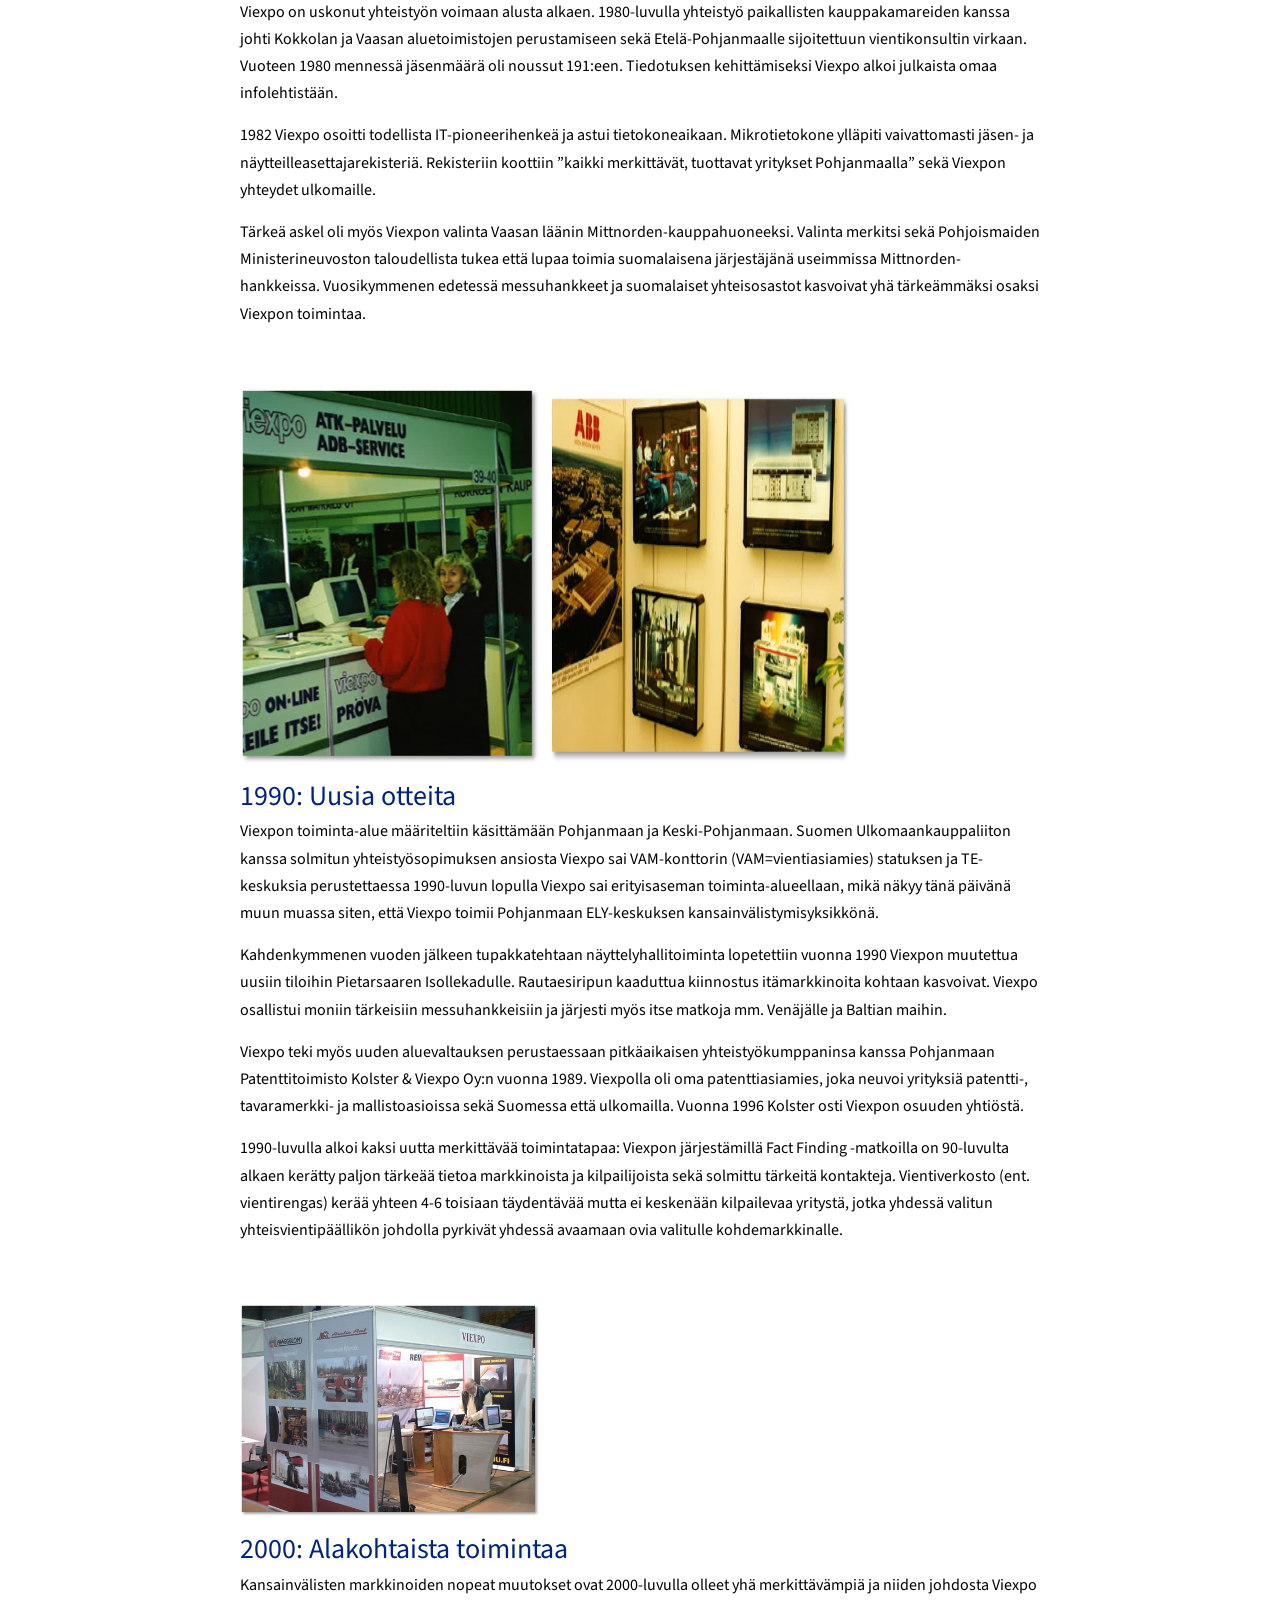
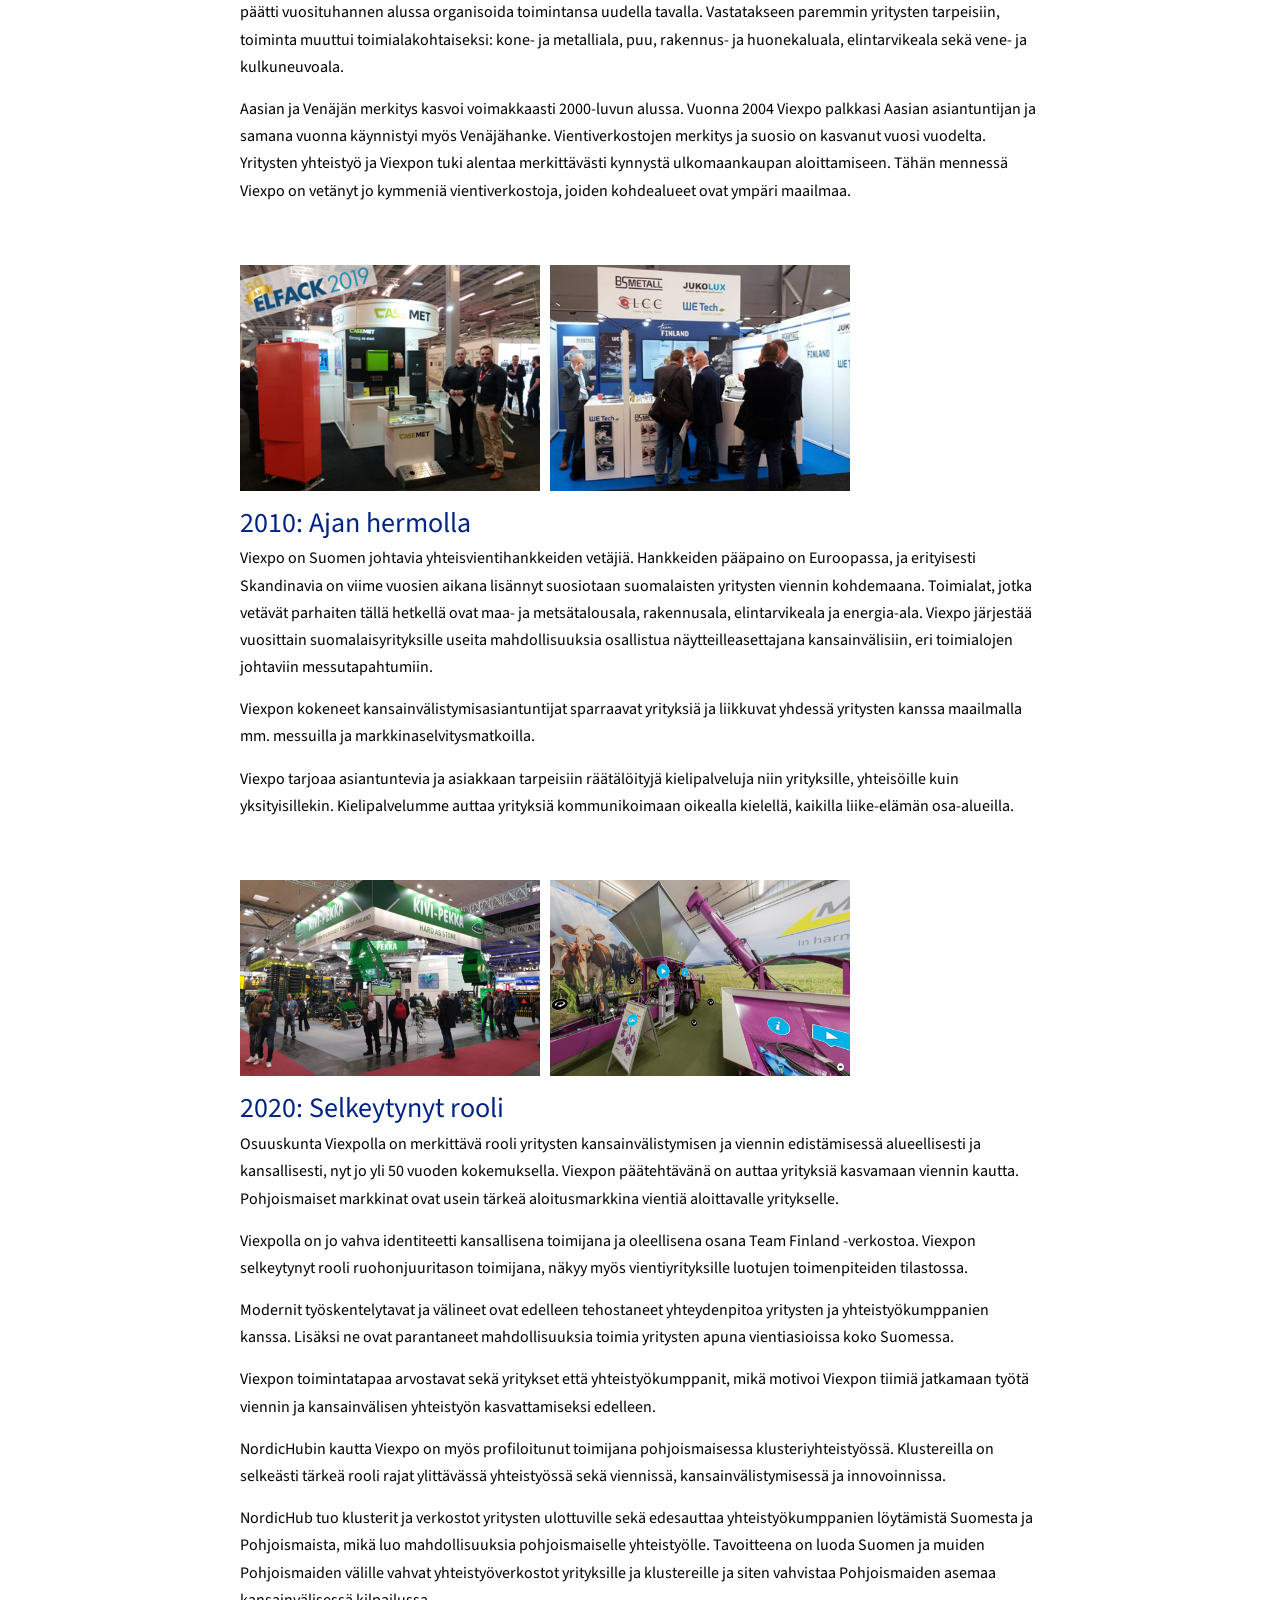
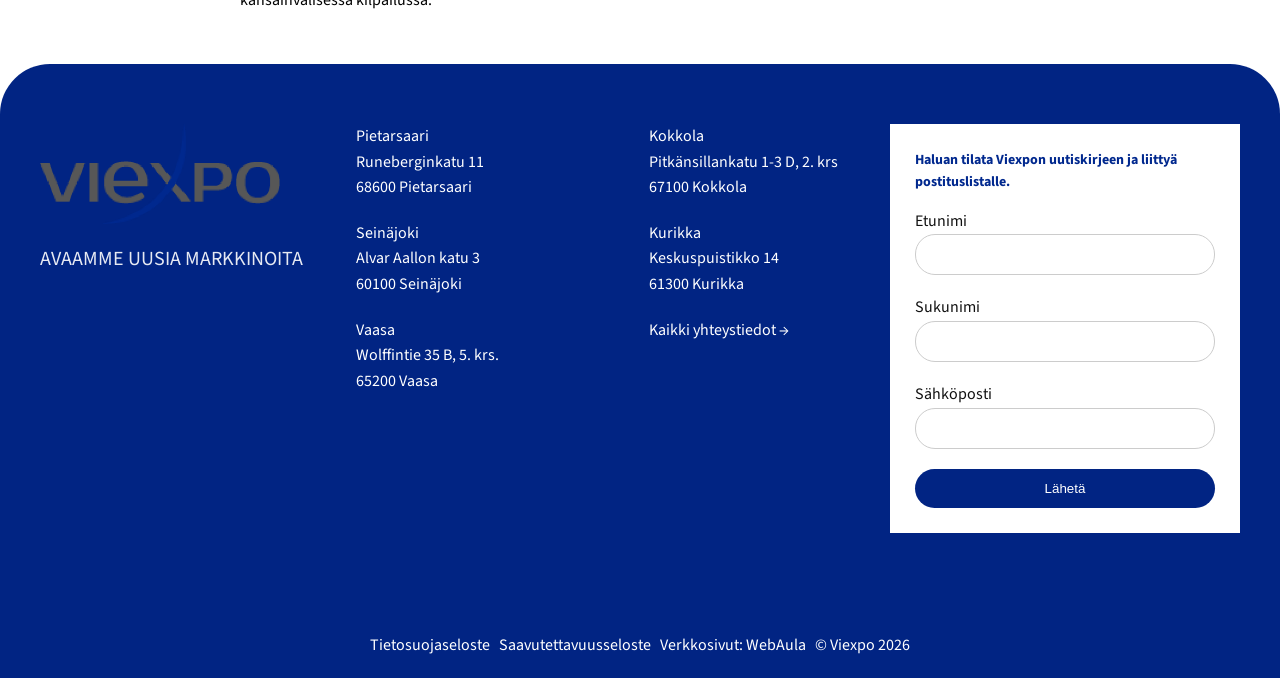
==== commit 0ec581cb: "Mobile responsive" ====
--- a/index.html
+++ b/index.html
@@ -4,6 +4,7 @@
   <meta charset="UTF-8">
   <meta name="viewport" content="width=device-width, initial-scale=1.0">
   <title>Viexpo rebuild</title>
+  <link href='https://fonts.googleapis.com/css?family=Source Sans 3' rel='stylesheet'>
   <link rel="stylesheet" href="styles.css">
 </head>
 <body>
@@ -192,14 +193,14 @@
     <div class="footer-middle">
 
       <div class="column">
-        <p><strong>Pietarsaari</strong><br>Runeberginkatu 11<br>68600 Pietarsaari</p>
-        <p><strong>Seinäjoki</strong><br>Alvar Aallon katu 3<br>60100 Seinäjoki</p>
-        <p><strong>Vaasa</strong><br>Wolffintie 35 B<br>65200 Vaasa</p>
+        <p>Pietarsaari<br>Runeberginkatu 11<br>68600 Pietarsaari</p>
+        <p>Seinäjoki<br>Alvar Aallon katu 3<br>60100 Seinäjoki</p>
+        <p>Vaasa<br>Wolffintie 35 B, 5. krs.<br>65200 Vaasa</p>
       </div>
 
       <div class="column">
-        <p><strong>Kokkola</strong><br>Pitkänsillankatu 1-3<br>67100 Kokkola</p>
-        <p><strong>Kurikka</strong><br>Keskuspuistikko 14<br>61300 Kurikka</p>
+        <p>Kokkola<br>Pitkänsillankatu 1-3 D, 2. krs<br>67100 Kokkola</p>
+        <p>Kurikka<br>Keskuspuistikko 14<br>61300 Kurikka</p>
         <p class="link">Kaikki yhteystiedot →</p>
       </div>
 
@@ -221,7 +222,7 @@
   </div>
 
   <div class="footer-bottom">
-    <p>Tietosuojaseloste &nbsp; Saavutettavuusseloste &nbsp; Verkkosivut: WebAula &nbsp; ©Viexpo 2026</p>
+    <p>Tietosuojaseloste &nbsp; Saavutettavuusseloste &nbsp; Verkkosivut: WebAula &nbsp; © Viexpo 2026</p>
   </div>
 
 </footer>
--- a/styles.css
+++ b/styles.css
@@ -5,7 +5,7 @@
 }
 
 body {
-  font-family: Arial, sans-serif;
+  font-family: 'Source Sans 3', Arial, sans-serif;
   line-height: 1.6;
   background: #fff;
 }
@@ -53,12 +53,12 @@
 
 .hero-text .breadcrumb {
   font-size: 24px;
-  color: #1f3c88;
+  color: #012483;
 }
 
 .hero-text h1 {
   font-size: 42px;
-  color: #1f3c88;
+  color: #012483;
   margin: 0px;
 }
 
@@ -71,7 +71,7 @@
   display: inline-block;
   margin-top: 20px;
   padding: 12px 22px;
-  background: #1f3c88;
+  background: #012483;
   color: white;
   text-decoration: none;
   border-radius: 999px;
@@ -115,9 +115,9 @@
 
 .content h3 {
   font-size: 28px;
-  color: #1f3c88;
-  margin-bottom: 20px;
+  color: #012483;
   text-align: left;
+  font-weight: normal;
 }
 
 .text-block {
@@ -130,7 +130,7 @@
 }
 
 .footer {
-  background: #0d2f7a;
+  background: #012483;
   color: white;
   padding: 60px 40px 20px;
   position: relative;
@@ -199,7 +199,7 @@
   width: 100%;
   padding: 12px;
   border: none;
-  background: #1f3c88;
+  background: #012483;
   color: white;
   border-radius: 25px;
   cursor: pointer;
@@ -209,4 +209,41 @@
   text-align: center;
   margin-top: 100px;
   font-size: 16px;
+}
+
+@media (max-width: 900px) {
+
+  .header-inner {
+    flex-direction: column;
+    gap: 10px;
+  }
+
+  .hero-card {
+    flex-direction: column;
+  }
+
+  .hero-image {
+    order: -1; 
+  }
+
+  .hero-text h1 {
+    font-size: 28px;
+  }
+
+  .image-row {
+    flex-direction: column;
+    align-items: center;
+  }
+
+  .footer-container {
+    flex-direction: column;
+  }
+
+  .footer-middle {
+    display: block;
+  }
+
+  .footer-form {
+    width: 100%;
+  }
 }
